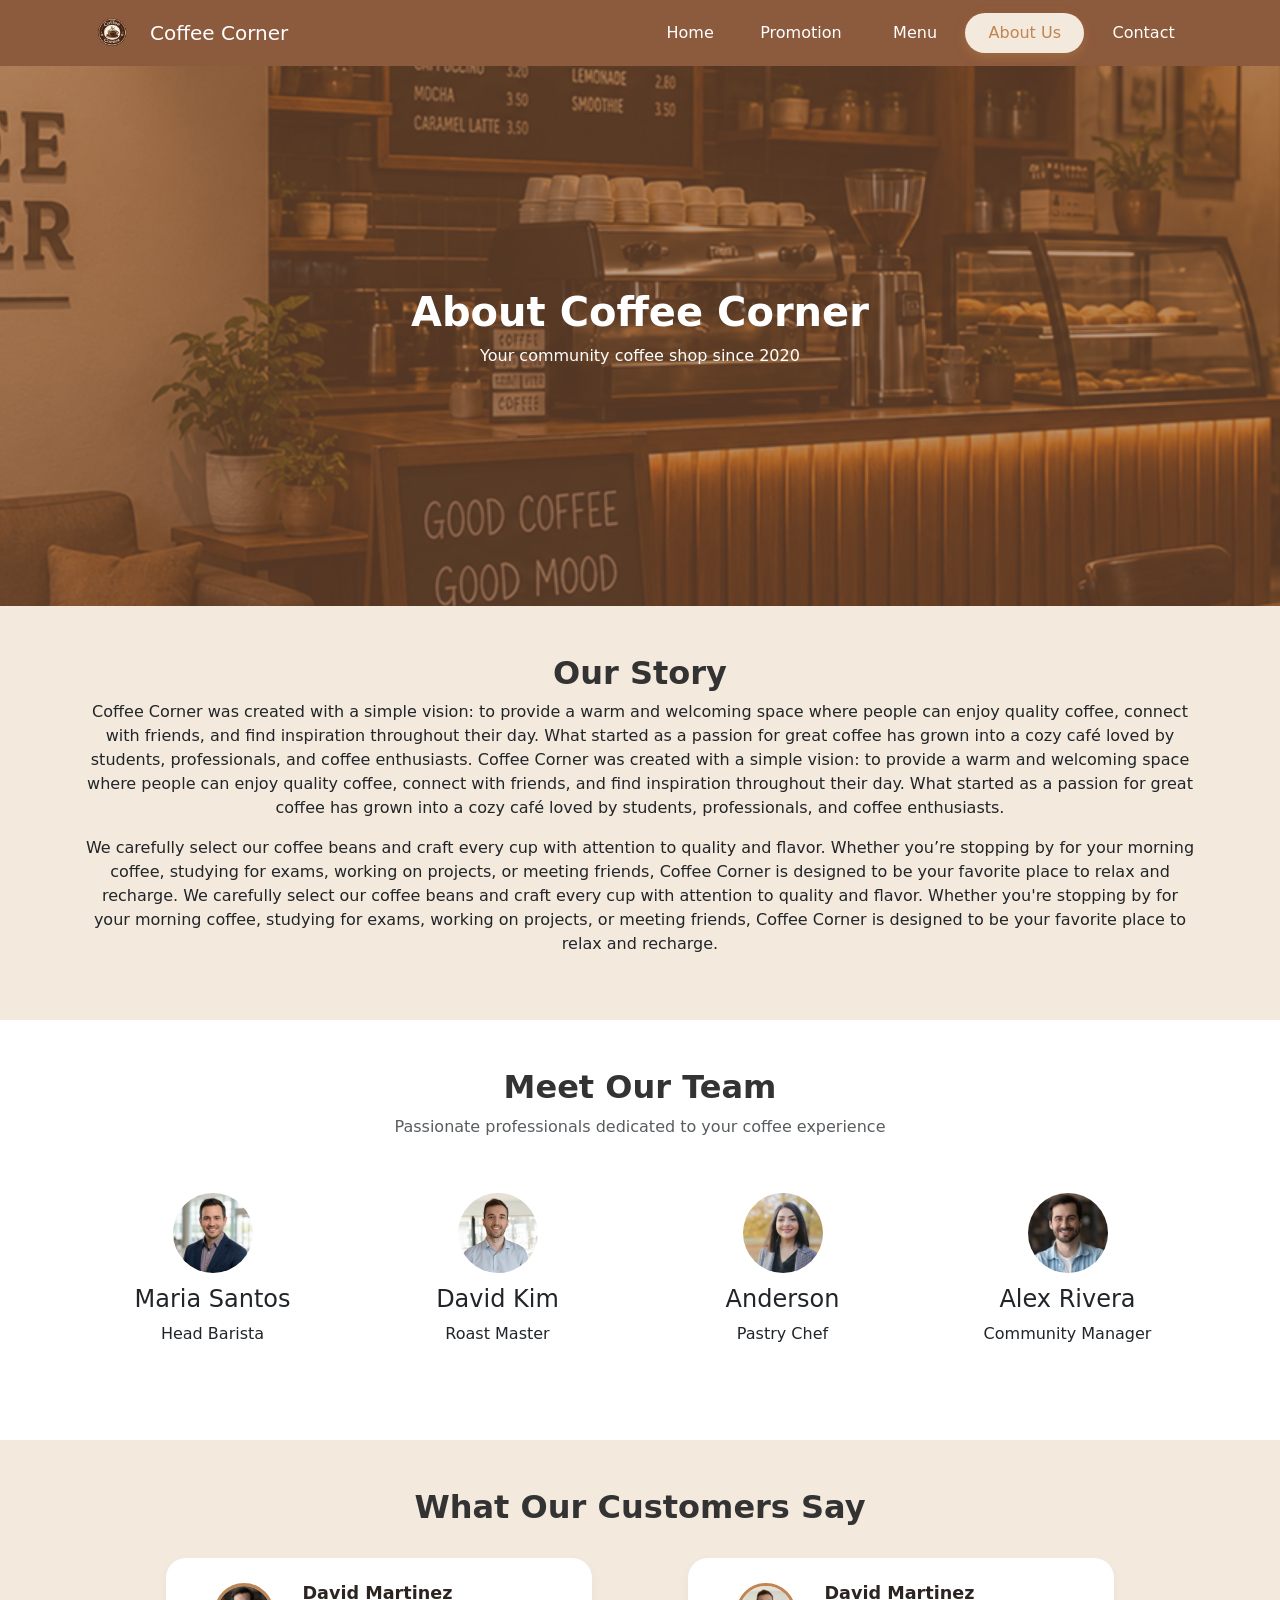
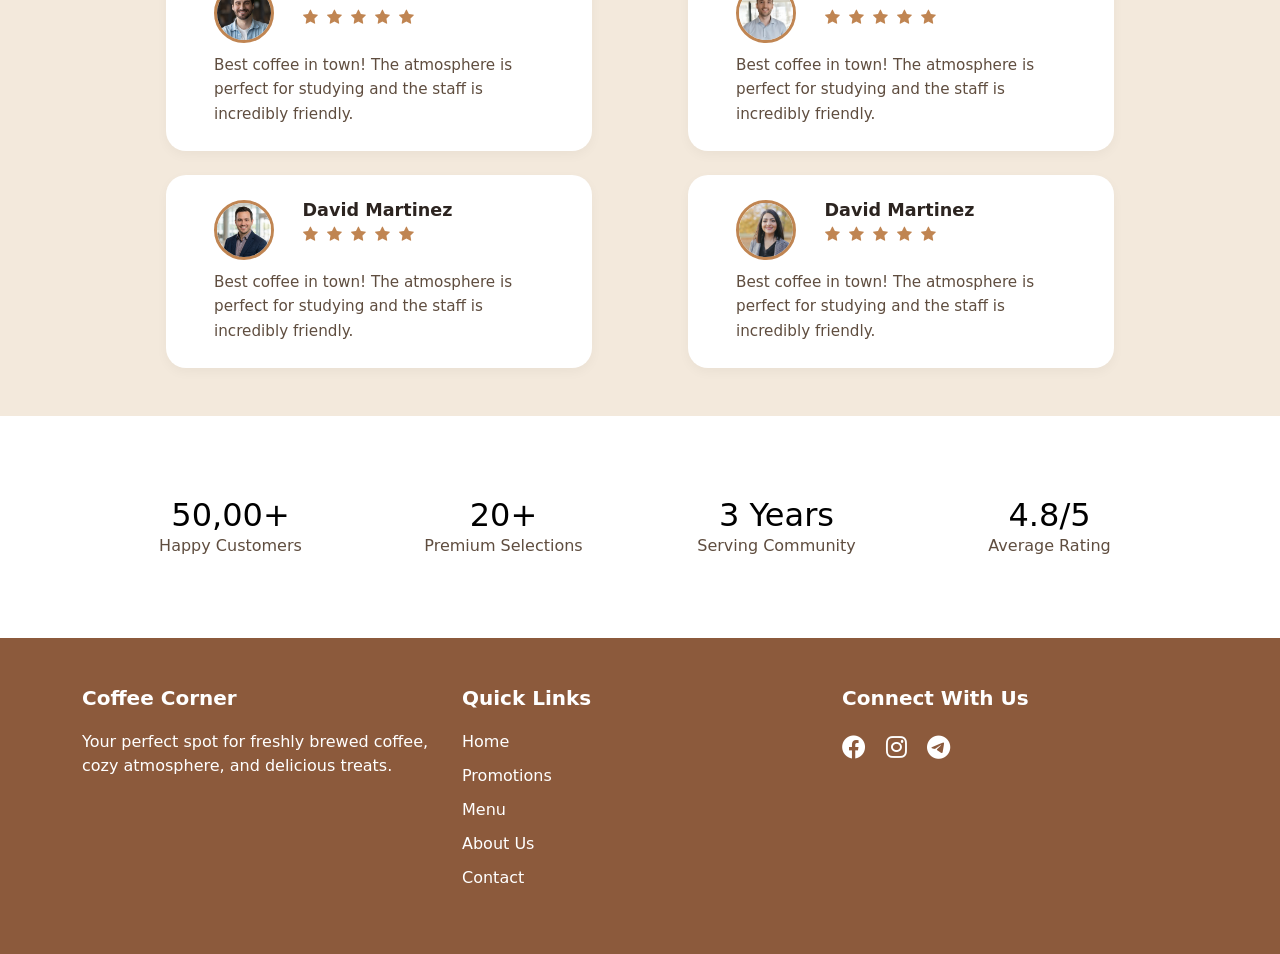
==== about.html @ 6a5301f6 "first commit" ====
<!DOCTYPE html>
<html lang="en">
<head>
    <meta charset="UTF-8">
    <meta name="viewport" content="width=device-width, initial-scale=1.0">
    <link rel="icon" href="image/cafelogo.png">
    <title>Coffee Corner</title>
    <link rel="stylesheet" href="css/style.css">
    <link href="https://cdn.jsdelivr.net/npm/bootstrap@5.3.3/dist/css/bootstrap.min.css" rel="stylesheet">
    <link href="https://fonts.googleapis.com/css2?family=Poppins:wght@300;400;600&display=swap" rel="stylesheet">
    <link rel="stylesheet" href="https://cdnjs.cloudflare.com/ajax/libs/font-awesome/6.0.0-beta3/css/all.min.css">
    <link rel="stylesheet" href="https://cdnjs.cloudflare.com/ajax/libs/font-awesome/4.7.0/css/font-awesome.min.css">
</head>
<body>

    <!-- Navbar -->
    <nav class="navbar navbar-expand-lg navbar-dark custom-navbar sticky-top">
        <div class="container">
            <a class="navbar-brand d-flex align-items-center" href="index.html">
                <img src="image/logo.png" alt="" width="60" height="40" class="me-2 rounded-circle">
                <span>Coffee Corner</span> 
            </a>

            <button class="navbar-toggler" type="button" data-bs-toggle="collapse" data-bs-target="#navbarNav">
            <span class="navbar-toggler-icon"></span>
            </button>

            <div class="collapse navbar-collapse" id="navbarNav">
                <ul class="navbar-nav ms-auto">
                    <li class="nav-item"><a class="nav-link" href="index.html">&nbsp&nbsp Home &nbsp&nbsp</a></li>
                    <li class="nav-item"><a class="nav-link" href="promotion.html">&nbsp&nbspPromotion &nbsp&nbsp</a></li>
                    <li class="nav-item"><a class="nav-link" href="menu.html">&nbsp&nbsp Menu &nbsp&nbsp</a></li>
                    <li class="nav-item"><a class="nav-link active" href="about.html">&nbsp&nbsp About Us &nbsp&nbsp</a></li>
                    <li class="nav-item"><a class="nav-link" href="contact.html">&nbsp&nbsp Contact &nbsp&nbsp</a></li>
                </ul>
            </div>
        </div>
    </nav>

    <!-- ====== ABOUT HERO ====== -->
    <section class="hero-section about-hero d-flex align-items-center">
        <div class="overlay"></div>
        <div class="container position-relative text-center text-white">
            <h1 class="fw-bold">About Coffee Corner</h1>
            <p class="">
                Your community coffee shop since 2020
            </p>
        </div>
    </section>

    <!-- ====== STORY SECTION ====== -->
    <section class="about-bg py-5">
        <div class="container">
            <div class="row align-items-center g-4">
                <div class="col">
                    <h2 class="section-title text-center">Our Story</h2>
                    <p class="text-center">
                        Coffee Corner was created with a simple vision: to provide a warm and welcoming space
                        where people can enjoy quality coffee, connect with friends, and find inspiration
                        throughout their day. What started as a passion for great coffee has grown into a cozy
                        café loved by students, professionals, and coffee enthusiasts. Coffee Corner was created with a simple vision: to provide a warm and welcoming space where 
                        people can enjoy quality coffee, connect with friends, and find inspiration throughout their day. 
                        What started as a passion for great coffee has grown into a cozy café loved by students,
                        professionals, and coffee enthusiasts.
                    </p>
                    <p class="text-center">
                        We carefully select our coffee beans and craft every cup with attention to quality and
                        flavor. Whether you’re stopping by for your morning coffee, studying for exams, working
                        on projects, or meeting friends, Coffee Corner is designed to be your favorite place to
                        relax and recharge. We carefully select our coffee beans and craft every cup with attention to quality and flavor. 
Whether you're stopping by for your morning coffee, studying for exams, working on projects, 
or meeting friends, Coffee Corner is designed to be your favorite place to relax and recharge.
                    </p>
                </div>
            </div>
        </div>
    </section>

    <!-- ====== TEAM SECTION ====== -->
    <section class="py-5" style="background: #ffffff;">
        <div class="container">
            <h2 class="section-title text-center">Meet Our Team</h2>
            <p class="text-center text-muted mb-4">Passionate professionals dedicated to your coffee experience</p>
            <div class="row g-4">
                <!-- Team member 1 -->
                <div class="col-sm-6 col-lg-3">
                    <div class="feature-card2 team-card">
                        <div class="team-avatar">
                            <img src="image/profile1.webp" alt="">
                        </div>
                        <h4>Maria Santos</h4>
                        <p class="role">Head Barista</p>
                    </div>
                </div>
                <!-- Team member 2 -->
                <div class="col-sm-6 col-lg-3">
                    <div class="feature-card2 team-card">
                        <div class="team-avatar"><img src="image/profile2.webp" alt=""></div>
                        <h4>David Kim</h4>
                        <p class="role">Roast Master</p>
                    </div>
                </div>
                <!-- Team member 3 -->
                <div class="col-sm-6 col-lg-3">
                    <div class="feature-card2 team-card">
                        <div class="team-avatar"><img src="image/profile3.jpg" alt=""></div>
                        <h4>Anderson</h4>
                        <p class="role">Pastry Chef</p>
                    </div>
                </div>
                <!-- Team member 4 -->
                <div class="col-sm-6 col-lg-3">
                    <div class="feature-card2 team-card">
                        <div class="team-avatar"><img src="image/profile4.jpg" alt=""></div>
                        <h4>Alex Rivera</h4>
                        <p class="role">Community Manager</p>
                    </div>
                </div>
            </div>
        </div>
    </section>


    <section class="about-bg py-5">
        <div class="container">
            <h2 class="section-title text-center">What Our Customers Say</h2>
            <div class="row g-4 mt-2 px-5">
                <div class="col-md-6 col-lg-6 px-lg-5">
                    <div class="testimonial-card px-lg-5">
                        <div class="row">
                            <div class="col-2 col-md-3 col-lg-4 col-xl-3 col-xxl-2">
                                <img src="image/profile4.jpg" alt="" class="say-card">
                            </div>
                            <div class="col-10 col-md-9 col-lg-8 col-xl-9 col-xxl-10">
                                <h5 class="customer-name">David Martinez</h5>
                                <div class="stars">
                                    <span class="fa fa-star"></span>
                                    <span class="fa fa-star"></span>
                                    <span class="fa fa-star"></span>
                                    <span class="fa fa-star"></span>
                                    <span class="fa fa-star"></span>
                                </div>
                            </div>
                        </div>
                        <p class="text-color">Best coffee in town! The atmosphere is perfect for studying and the staff is incredibly friendly.</p>
                    </div>
                </div>
           

                <div class="col-md-6 col-lg-6 px-lg-5">
                    <div class="testimonial-card px-lg-5">
                        <div class="row">
                            <div class="col-2 col-md-3 col-lg-4 col-xl-3 col-xxl-2">
                                <img src="image/profile2.webp" alt="" class="say-card">
                            </div>
                            <div class="col-10 col-md-9 col-lg-8 col-xl-9 col-xxl-10">
                                <h5 class="customer-name">David Martinez</h5>
                                <div class="stars">
                                    <span class="fa fa-star"></span>
                                    <span class="fa fa-star"></span>
                                    <span class="fa fa-star"></span>
                                    <span class="fa fa-star"></span>
                                    <span class="fa fa-star"></span>
                                </div>
                            </div>
                        </div>
                        <p class="text-color">Best coffee in town! The atmosphere is perfect for studying and the staff is incredibly friendly.</p>
                    </div>
                </div>
              

                <div class="col-md-6 col-lg-6 px-lg-5">
                    <div class="testimonial-card px-lg-5">
                        <div class="row">
                            <div class="col-2 col-md-3 col-lg-4 col-xl-3 col-xxl-2">
                                <img src="image/profile1.webp" alt="" class="say-card">
                            </div>
                            <div class="col-10 col-md-9 col-lg-8 col-xl-9 col-xxl-10">
                                <h5 class="customer-name">David Martinez</h5>
                                <div class="stars">
                                    <span class="fa fa-star"></span>
                                    <span class="fa fa-star"></span>
                                    <span class="fa fa-star"></span>
                                    <span class="fa fa-star"></span>
                                    <span class="fa fa-star"></span>
                                </div>
                            </div>
                        </div>
                        <p class="text-color">Best coffee in town! The atmosphere is perfect for studying and the staff is incredibly friendly.</p>
                    </div>
                </div>
         

                <div class="col-md-6 col-lg-6 px-lg-5">
                    <div class="testimonial-card px-lg-5">
                        <div class="row">
                            <div class="col-2 col-md-3 col-lg-4 col-xl-3 col-xxl-2">
                                <img src="image/profile3.jpg" alt="" class="say-card">
                            </div>
                            <div class="col-10 col-md-9 col-lg-8 col-xl-9 col-xxl-10">
                                <h5 class="customer-name">David Martinez</h5>
                                <div class="stars">
                                    <span class="fa fa-star"></span>
                                    <span class="fa fa-star"></span>
                                    <span class="fa fa-star"></span>
                                    <span class="fa fa-star"></span>
                                    <span class="fa fa-star"></span>
                                </div>
                            </div>
                        </div>
                        <p class="text-color">Best coffee in town! The atmosphere is perfect for studying and the staff is incredibly friendly.</p>
                    </div>
                </div>
            </div>
        </div>
    </section>

    
    <section class="py-5" style="background: #ffffff;">
        <div class="container">
            <div class="stats-grid row g-4 text-center">
                <div class="col-6 col-md-3">
                    <div class="stat-number">50,00+</div>
                    <div class="stat-label">Happy Customers</div>
                </div>
                <div class="col-6 col-md-3">
                    <div class="stat-number">20+</div>
                    <div class="stat-label">Premium Selections</div>
                </div>
                <div class="col-6 col-md-3">
                    <div class="stat-number">3 Years</div>
                    <div class="stat-label">Serving Community</div>
                </div>
                <div class="col-6 col-md-3">
                    <div class="stat-number">4.8/5</div>
                    <div class="stat-label">Average Rating</div>
                </div>
            </div>
        </div>
    </section>








 <!-- Footer Section -->
    <footer class="footer py-5 text-white">
        <div class="container">
            <div class="row g-4">
                <div class="col-md-4">
                    <h5>Coffee Corner</h5>
                    <p>Your perfect spot for freshly brewed coffee, cozy atmosphere, and delicious treats.</p>
                </div>
                <div class="col-md-4">
                    <h5>Quick Links</h5>
                    <ul class="list-unstyled footer-links">
                        <li><a href="index.html">Home</a></li>
                        <li><a href="promotion.html">Promotions</a></li>
                        <li><a href="menu.html">Menu</a></li>
                        <li><a href="about.html">About Us</a></li>
                        <li><a href="contact.html">Contact</a></li>
                    </ul>
                </div>
                <div class="col-md-4">
                    <h5>Connect With Us</h5>
                    <div class="social-icons">
                        <a href="#"><i class="fab fa-facebook"></i></a>
                        <a href="#"><i class="fab fa-instagram"></i></a>
                        <a href="#"><i class="fab fa-telegram"></i></a>
                    </div>
                </div>
            </div>
        </div>
    </footer>


    
    <script src="js/script.js"></script>
    <script src="https://cdn.jsdelivr.net/npm/bootstrap@5.3.3/dist/js/bootstrap.bundle.min.js"></script>
</body>
</html>
---- css/style.css ----
body {
    font-family: 'Poppins', sans-serif;
    background-color: #FAF7F2;
}

/* ============= Custom Navbar Colors =============== */
.custom-navbar {
    background-color: #8C5A3C !important;
    padding: 15px;
}

.custom-navbar .nav-link {
    color: #FFFFFF !important;
    font-weight: 500;
    padding: 8px 20px;
    border-radius: 50px;
    transition: all 0.3s ease;
    margin-left: 5px;
}

.custom-navbar .nav-link:hover {
    color: #C08552 !important;
    background: rgba(255, 255, 255, 0.1);
}

/* ===== ACTIVE LINK – Button/Pill Style ===== */
.custom-navbar .nav-link.active {
    color: #C08552 !important;
    background-color: #F3E9DC !important;
    border-radius: 50px;
    padding: 8px 20px;
    box-shadow: 0 4px 12px rgba(192, 133, 82, 0.4);
}

.custom-navbar .nav-link.active:hover {
    color: #FFFFFF !important;
    background-color: #A56D42 !important;
}

.menu-card {
    background-color: #B3977E !important;
}

/* ===== EXTRA SPACING ON DESKTOP ===== */
/* ============= Hero =============== */
.hero-section {
    height: 80vh;
    background: url('../image/hero.png') no-repeat center center/cover;
    position: relative;
}

.overlay {
    position: absolute;
    top: 0;
    left: 0;
    width: 100%;
    height: 100%;
    background-color: rgba(0, 0, 0, 0.5); /* Dark overlay */
}

.hero-buttons{
    margin-top: 30px;
    display: flex;
    justify-content: center;
    gap: 25px;
}
.btn-menu{
    background-color:#C08552;
    color: white;
    text-decoration: none;
    padding: 10px 35px;
    border-radius: 50px;
    font-size: 18px;
    transition: 0.3s;
}
.btn-menu:hover{
    background-color: #A56D42;
    color: white;
}
.btn-reserve{
    background-color: white;
    color: #C08552;
    text-decoration: none;
    padding: 10px 35px;
    border-radius: 50px;
    font-size: 18px;
    display: flex;
    align-items: center;
    gap: 15px;
    transition: 0.3s;
}
.btn-reserve i{
    font-size: 22px;
}
.btn-reserve:hover{
    background-color:  #C08552;
    color: white;
}

/* ================ Features Section ===================== */
.feature-card {
    background: #F3E9DC;
    border-radius: 20px;
    padding: 30px 20px;
    display: flex;
    flex-direction: column;
    align-items: center;
    justify-content: center;
    transition: 0.3s;
    height: 100%;
}

.feature-card2 {
    background: #ffffff;
    border-radius: 20px;
    padding: 30px 20px;
    display: flex;
    flex-direction: column;
    align-items: center;
    justify-content: center;
    transition: 0.3s;
    height: 100%;
}


.feature-card:hover {
    transform: translateY(-5px);
}

.icon-circle {
    width: 60px;
    height: 60px;
    background: #C08552;
    color: white;
    border-radius: 50%;
    display: flex;
    justify-content: center;
    align-items: center;
    font-size: 24px;
}

.feature-card h4 {
    color: black;
    font-weight: 600;
    margin-bottom: 10px;
}

.feature-card p {
    color: #7C7676;
    font-size: 14px;
    margin-bottom: 20px;
}

/* Custom button */
.feature-btn {
    display: inline-block;
    background: #C08552;
    color: white;
    text-decoration: none;
    padding: 10px 25px;
    border-radius: 30px;
    font-weight: 500;
    transition: 0.3s;
}

.feature-btn:hover {
    background: #A56D42;
    color: white;
}


/* ============================= Special Promotions Section ======================= */

.section-title {
    font-weight: bold;
    color: #333;
}

.promo-card {
    background-color: white;
    border-radius: 15px;
    overflow: hidden;
    box-shadow: 0 4px 10px rgba(0,0,0,0.05);
    height: 100%;
}

.promo-img-wrapper {
    position: relative;
    height: 200px;
    overflow: hidden;
}

.promo-img-wrapper img {
    width: 100%;
    height: 100%;
    object-fit: cover;
}

.badge-promo {
    position: absolute;
    top: 10px;
    right: 10px;
    background-color: #B3977E;
    color: white;
    padding: 5px 10px;
    border-radius: 5px;
    font-size: 0.8rem;
}

.badge-promo2 {
    position: absolute;
    top: 10px;
    right: 10px;
    background-color: #FFC107;
    color: black;
    padding: 5px 10px;
    border-radius: 30px;
    font-size: 0.8rem;
    font-weight: 500
}

/* ======================= Footer ============================ */
.footer {
    background-color: #8C5A3C;
}

.footer h5 {
    font-weight: bold;
    margin-bottom: 20px;
}

.footer-links li {
    margin-bottom: 10px;
}

.footer-links a {
    color: white;
    text-decoration: none;
    transition: color 0.3s;
}

.footer-links a:hover {
    color: #C08552;
}

.social-icons a {
    color: white;
    font-size: 24px;
    margin-right: 15px;
    transition: color 0.3s;
}

.social-icons a:hover {
    color: #C08552;
}

/* Responsive Adjustments */
@media (max-width: 768px) {
    .hero-section {
        height: 60vh;
    }
    
    .display-3 {
        font-size: 1.6rem;
    }
}


/* web page : Promotion ======================================================================= */
.promotion-section {
    background-color: #F3E9DC;
}
.promo-hero-section {
    height: 50vh;
    background: url('../image/promohero.jpg') no-repeat center center/cover;
    position: relative;
}

.promo-hero-section .overlay {
    background-color: rgba(139, 90, 60, 0.6); 
}

.promo-card p{
    color: #7C7676;
    font-size: 14px;
    margin-bottom: 20px;
}


/* web page : Menu ======================================================================= */
.menu-hero-section {
    height: 50vh;
    background: url('../image/menuhero.jpg') no-repeat center center/cover;
    position: relative;
}

.promo-hero-section .overlay {
    background-color: rgba(139, 90, 60, 0.6); 
}

/* <!-- button select menu --> */
.outline-buttons{
    background-color: #F3E9DC;
    border-radius: 50px;
    padding: 10px;
    max-width: 700px;
    width: 100%;
}

.btn-outline{
    flex: 1;
    border: none;
    background: transparent;
    color: #222;
    font-size: 19px;
    padding: 10px 20px;
    font-weight: 600;
    transition: 0.3s;
}

.btn-outline.active{
    background-color: #C08552;
    color: white;
    border-radius: 80px;
}

.tab-section {
    display: none;
    padding: 20px;
    border: 1px solid #ccc;
    border-radius: 4px;
}

.tab-section.active {
    display: block;
}

/* ===== About‑page‑specific tweaks ===== */
.about-hero {
    height: 60vh;
    background: url('../image/about_bg_img.png') no-repeat center center/cover;
    position: relative;
}

.about-hero .overlay {
    background-color: rgba(139, 90, 60, 0.6);
}

.about-bg{
    background-color: #F3E9DC;
}

.team-avatar {
    width: 80px;
    height: 80px;
    border-radius: 50%;
    background: #C08552;
    color: white;
    display: flex;
    align-items: center;
    justify-content: center;
    font-size: 28px;
    font-weight: 600;
    margin-bottom: 12px;
    overflow: hidden;           /* ensures image stays inside circle */
    flex-shrink: 0;             /* prevents shrinking in flex layouts */
}

.team-avatar img {
    width: 100%;
    height: 100%;
    object-fit: cover;          /* crops image to fill circle cleanly */
    display: block;
}

/* fallback text initials when no image is used */
.team-avatar .initials {
    font-size: 28px;
    font-weight: 600;
    color: white;
}

.testimonial-card blockquote {
    font-style: italic;
    color: #3d322b;
    font-weight: 300;
    line-height: 1.6;
    margin-bottom: 0;
}
.testimonial-card .customer {
    font-weight: 600;
    color: #8C5A3C;
    margin-top: 8px;
}

/* card page about */

.testimonial-card {
    background: white;
    border-radius: 20px;
    padding: 25px 20px;
    box-shadow: 0 4px 12px rgba(0, 0, 0, 0.04);
    transition: 0.25s;
    height: 100%;
}

.testimonial-card:hover {
    transform: translateY(-5px);
    box-shadow: 0 8px 25px rgba(0, 0, 0, 0.08);
}

.testimonial-card .customer-name {
    font-weight: 700;
    font-size: 1.1rem;
    color: #2c2420;
    margin-bottom: 2px;
}

.testimonial-card .stars {
    color: #C08552;
    font-size: 1rem;
    letter-spacing: 2px;
}

.stat-number {
    font-size: 2rem;
    font-weight: 500;
    color: #000000;
    line-height: 1.2;
}

.stat-label {
    color: #5f4d3f;
    font-size: 1rem;
    font-weight: 400;
}

.stats-grid {
    background: #ffffff;
    border-radius: 1.5rem;
    padding: 2rem 1.5rem;
}

@media (max-width: 576px) {
    .stat-number {
        font-size: 2rem;
    }
}

/* ===== Contact‑page specific ===== */
.contact-hero {
    height: 50vh;
    background: url('../image/contactus.png') no-repeat center center/cover;
    position: relative;
}

.contact-hero .overlay {
    background-color: rgba(0, 0, 0, 0.3);
}

.contact-info-card {
    background: white;
    border-radius: 20px;
    padding: 30px 25px;
    height: 100%;
    box-shadow: 0 4px 12px rgba(0, 0, 0, 0.04);
    transition: 0.3s;
    text-align: center;
}

.contact-info-card:hover {
    transform: translateY(-5px);
}

.contact-icon-lg {
    width: 70px;
    height: 70px;
    background: #C08552;
    color: white;
    border-radius: 50%;
    display: flex;
    align-items: center;
    justify-content: center;
    font-size: 28px;
    margin: 0 auto 15px auto;
}

.contact-info-card h5 {
    font-weight: 600;
    color: #2c2420;
}

.contact-info-card p {
    color: #5f4d3f;
    margin-bottom: 0;
}

.hours-card {
    background: white;
    border-radius: 20px;
    padding: 30px 25px;
    height: 100%;
    box-shadow: 0 4px 12px rgba(0, 0, 0, 0.04);
}

.hours-card h4 {
    font-weight: 600;
    color: #2c2420;
    margin-bottom: 20px;
    text-align: center;
}

.hours-list {
    list-style: none;
    padding: 0;
    margin: 0;
}

.hours-list li {
    display: flex;
    justify-content: space-between;
    padding: 12px 0;
    border-bottom: 1px solid #f0ebe5;
}

.hours-list li:last-child {
    border-bottom: none;
}

.hours-list .day {
    font-weight: 500;
    color: #2c2420;
}

.hours-list .time {
    color: #8C5A3C;
    font-weight: 500;
}

.street-grid .street-item {
    background: #F3E9DC;
    padding: 14px 18px;
    border-radius: 50px;
    text-align: center;
    font-weight: 500;
    color: #4a3a30;
    transition: 0.3s;
}

.street-grid .street-item:hover {
    background: #C08552;
    color: white;
    transform: translateY(-3px);
}

.map-placeholder {
    background: #e8ddd0;
    border-radius: 20px;
    height: 350px;
    display: flex;
    align-items: center;
    justify-content: center;
    color: #8C5A3C;
    font-size: 1.2rem;
    font-weight: 500;
    overflow: hidden;
}

.map-placeholder iframe {
    width: 100%;
    height: 100%;
    border: 0;
}

.contact-icon-sm {
    width: 40px;
    height: 40px;
    color: #000000;
    border-radius: 50%;
    display: flex;
    align-items: center;
    justify-content: center;
    font-size: 25px;
    flex-shrink: 0;
    margin-top: 2px;
}

.open-bg{
    background-color: #C08552;
    padding: 10px;
    border-radius: 20px;
}

.contact-bg{
    background-color: #ffffff;
    padding: 10px;
    border-radius: 20px;
}

/* ===== Testimonials – with profile images ===== */
.say-card {
    width: 60px;
    height: 60px;
    border-radius: 50%;
    object-fit: cover;
    border: 3px solid #C08552;
    display: block;
}

.text-color {
    color: #5f4d3f;
    font-size: 0.95rem;
    line-height: 1.6;
    margin-top: 10px;
    margin-bottom: 0;
}

/* ===== Welcome Section ===== */
.welcome-section {
    background: white;
    padding: 80px 0;
    position: relative;
    overflow: hidden;
}

/* Decorative top border */
.welcome-section::before {
    content: '';
    position: absolute;
    top: 0;
    left: 0;
    right: 0;
    height: 4px;
    background: white;
}

/* ===== Left Content ===== */
.welcome-content {
    padding-right: 20px;
}

.welcome-title {
    font-family: 'Playfair Display', serif;
    font-size: clamp(1.6rem, 1.8vw, 1.6rem);
    font-weight: 700;
    color: #8C5A3C;
    margin-bottom: 1.5rem;
    position: relative;
    display: inline-block;
}

.welcome-title::after {
    content: '';
    position: absolute;
    bottom: -8px;
    left: 0;
    width: 60px;
    height: 3px;
    background: #C08552;
    border-radius: 2px;
}

.welcome-text {
    font-size: clamp(1rem, 1.1vw, 1.1rem);
    line-height: 1.8;
    color: #4d3e34;
    margin-bottom: 1.2rem;
}

.welcome-text:last-of-type {
    margin-bottom: 2rem;
}

/* ===== Brand Info ===== */
.brand-info {
    margin-bottom: 20px;
    padding-top: 10px;
}

.brand-name {
    font-family: 'Playfair Display', serif;
    font-size: clamp(1.6rem, 2.8vw, 2.5rem);
    font-weight: 700;
    color: #2c2420;
    letter-spacing: 6px;
    margin-bottom: 0;
}

.brand-est {
    font-size: 0.95rem;
    color: #8C5A3C;
    font-weight: 500;
    letter-spacing: 4px;
    margin-top: 2px;
}

/* ===== Tagline ===== */
.tagline-wrapper {
    display: flex;
    align-items: center;
    flex-wrap: wrap;
    gap: 12px 20px;
    padding: 15px 0 5px 0;
}

.tagline {
    font-family: 'Playfair Display', serif;
    font-size: clamp(1.1rem, 1.8vw, 1.6rem);
    font-weight: 700;
    color: #8C5A3C;
    letter-spacing: 2px;
    text-transform: uppercase;
}

.tagline-dot {
    color: #C08552;
    font-size: 1.2rem;
    font-weight: 700;
}

/* ===== Right Image ===== */
.welcome-image-wrapper {
    position: relative;
    padding: 10px;
}

.welcome-image {
    width: 100%;
    height: auto;
    max-height: 500px;
    object-fit: cover;
    border: 4px solid white;
    box-shadow: 0 20px 50px rgba(44, 36, 32, 0.15);
    transition: transform 0.4s ease, box-shadow 0.4s ease;
}

.welcome-image:hover {
    transform: scale(1.02);
    box-shadow: 0 30px 60px rgba(44, 36, 32, 0.2);
}

/* Decorative accent behind image */
.image-accent {
    position: absolute;
    bottom: -10px;
    right: -10px;
    width: 80px;
    height: 80px;
    background: #C08552;
    border-radius: 20px;
    z-index: -1;
    opacity: 0.3;
}

/* ===== Why Choose Coffee Corner ===== */
.choose-card {
    background: #C08552;
    border-radius: 20px;
    padding: 18px 25px;
    display: flex;
    align-items: center;
    gap: 18px;
    transition: 0.3s;
    height: 100%;
    min-height: 70px;
}

.choose-card:hover {
    transform: translateY(-5px);
    box-shadow: 0 8px 20px rgba(0, 0, 0, 0.06);
}

.choose-icon {
    width: 50px;
    height: 50px;
    background: #C08552;
    color: white;
    border-radius: 50%;
    display: flex;
    justify-content: center;
    align-items: center;
    font-size: 20px;
    flex-shrink: 0;
}

.choose-text {
    font-size: 1.05rem;
    font-weight: 600;
    color: white;
}

/* ===== Contact Form ===== */
.contact-form-wrapper {
    background: white;
    padding: 30px 25px;
    border-radius: 20px;
    box-shadow: 0 4px 12px rgba(0, 0, 0, 0.04);
}

.contact-form-wrapper .form-control {
    border: 1px solid #e8ddd0;
    border-radius: 12px;
    padding: 12px 18px;
    font-size: 1rem;
    transition: border-color 0.3s;
}

.contact-form-wrapper .form-control:focus {
    border-color: #C08552;
    box-shadow: 0 0 0 0.2rem rgba(192, 133, 82, 0.2);
}

.contact-form-wrapper .form-control::placeholder {
    color: #b8a89b;
    font-weight: 300;
}

.btn-submit {
    background-color: #C08552;
    color: white;
    align-self: center;
    width: 30%;
    border: none;
    padding: 14px;
    border-radius: 12px;
    font-weight: 600;
    font-size: 1.1rem;
    transition: background-color 0.3s, transform 0.2s;
}

.btn-submit:hover {
    background-color: #A56D42;
    transform: translateY(-2px);
}

/* ===== Contact Info & Hours (right column) ===== */
.contact-info-block{
    background: white;
    padding: 30px 25px;
    border-radius: 20px;
    box-shadow: 0 4px 12px rgba(0, 0, 0, 0.04);
}
.opening-hours-block {
    background: #C08552;
    padding: 30px 25px;
    border-radius: 20px;
    box-shadow: 0 4px 12px rgba(0, 0, 0, 0.04);
}



/* Reuse existing contact-icon-sm, already defined */


/* ===== Responsive tweaks ===== */
@media (max-width: 991.98px) {
    .contact-form-wrapper,
    .contact-info-block,
    .opening-hours-block {
        padding: 25px 20px;
    }

    .contact-info-block {
        margin-bottom: 25px;
    }
}

@media (max-width: 576px) {
    .contact-form-wrapper,
    .contact-info-block,
    .opening-hours-block {
        padding: 20px 16px;
    }

    .btn-submit {
        font-size: 1rem;
        padding: 12px;
    }
}

/* ===== Responsive ===== */
@media (max-width: 991.98px) {
    .choose-card {
        padding: 16px 22px;
        min-height: 65px;
    }
    
    .choose-icon {
        width: 46px;
        height: 46px;
        font-size: 18px;
    }
    
    .choose-text {
        font-size: 1rem;
    }
}

@media (max-width: 768px) {
    .choose-card {
        padding: 15px 20px;
        min-height: 60px;
        gap: 16px;
    }
    
    .choose-icon {
        width: 42px;
        height: 42px;
        font-size: 17px;
    }
    
    .choose-text {
        font-size: 0.95rem;
    }
}

@media (max-width: 480px) {
    .choose-card {
        padding: 12px 16px;
        min-height: 55px;
        gap: 14px;
    }
    
    .choose-icon {
        width: 38px;
        height: 38px;
        font-size: 15px;
    }
    
    .choose-text {
        font-size: 0.9rem;
    }
}

/* ===== Responsive ===== */
@media (max-width: 991.98px) {
    .welcome-section {
        padding: 60px 0;
    }

    .welcome-content {
        padding-right: 0;
        text-align: center;
    }

    .welcome-title::after {
        left: 50%;
        transform: translateX(-50%);
    }

    .tagline-wrapper {
        justify-content: center;
    }

    .brand-info {
        text-align: center;
    }

    .image-accent {
        display: none;
    }
}

@media (max-width: 768px) {
    .welcome-section {
        padding: 50px 0;
    }

    .welcome-title {
        font-size: clamp(1.8rem, 5vw, 2.5rem);
    }

    .brand-name {
        letter-spacing: 4px;
    }

    .tagline-wrapper {
        gap: 8px 14px;
    }

    .tagline-dot {
        font-size: 1rem;
    }
}

@media (max-width: 480px) {
    .welcome-section {
        padding: 40px 0;
    }

    .welcome-title::after {
        width: 40px;
    }

    .brand-name {
        letter-spacing: 2px;
        font-size: 1.4rem;
    }

    .brand-est {
        letter-spacing: 2px;
        font-size: 0.8rem;
    }

    .tagline-wrapper {
        flex-direction: column;
        gap: 4px;
    }

    .tagline-dot {
        display: none;
    }

    .welcome-image {
        max-height: 300px;
    }
}

/* ===== Responsive adjustments ===== */
@media (max-width: 991.98px) {
    .testimonial-card {
        padding: 20px 16px;
    }
    
    .say-card {
        width: 50px;
        height: 50px;
    }
    
    .testimonial-card .customer-name {
        font-size: 1rem;
    }
    
    .text-color {
        font-size: 0.9rem;
    }
}

@media (max-width: 767.98px) {
    .testimonial-card {
        padding: 18px 14px;
    }
    
    .say-card {
        width: 45px;
        height: 45px;
    }
    
    .testimonial-card .customer-name {
        font-size: 0.95rem;
    }
    
    .text-color {
        font-size: 0.85rem;
    }
}

@media (max-width: 575.98px) {
    .testimonial-card {
        padding: 16px 12px;
    }
    
    .say-card {
        width: 40px;
        height: 40px;
        border-width: 2px;
    }
    
    .testimonial-card .customer-name {
        font-size: 0.9rem;
    }
    
    .testimonial-card .stars {
        font-size: 0.85rem;
    }
    
    .text-color {
        font-size: 0.82rem;
    }
}
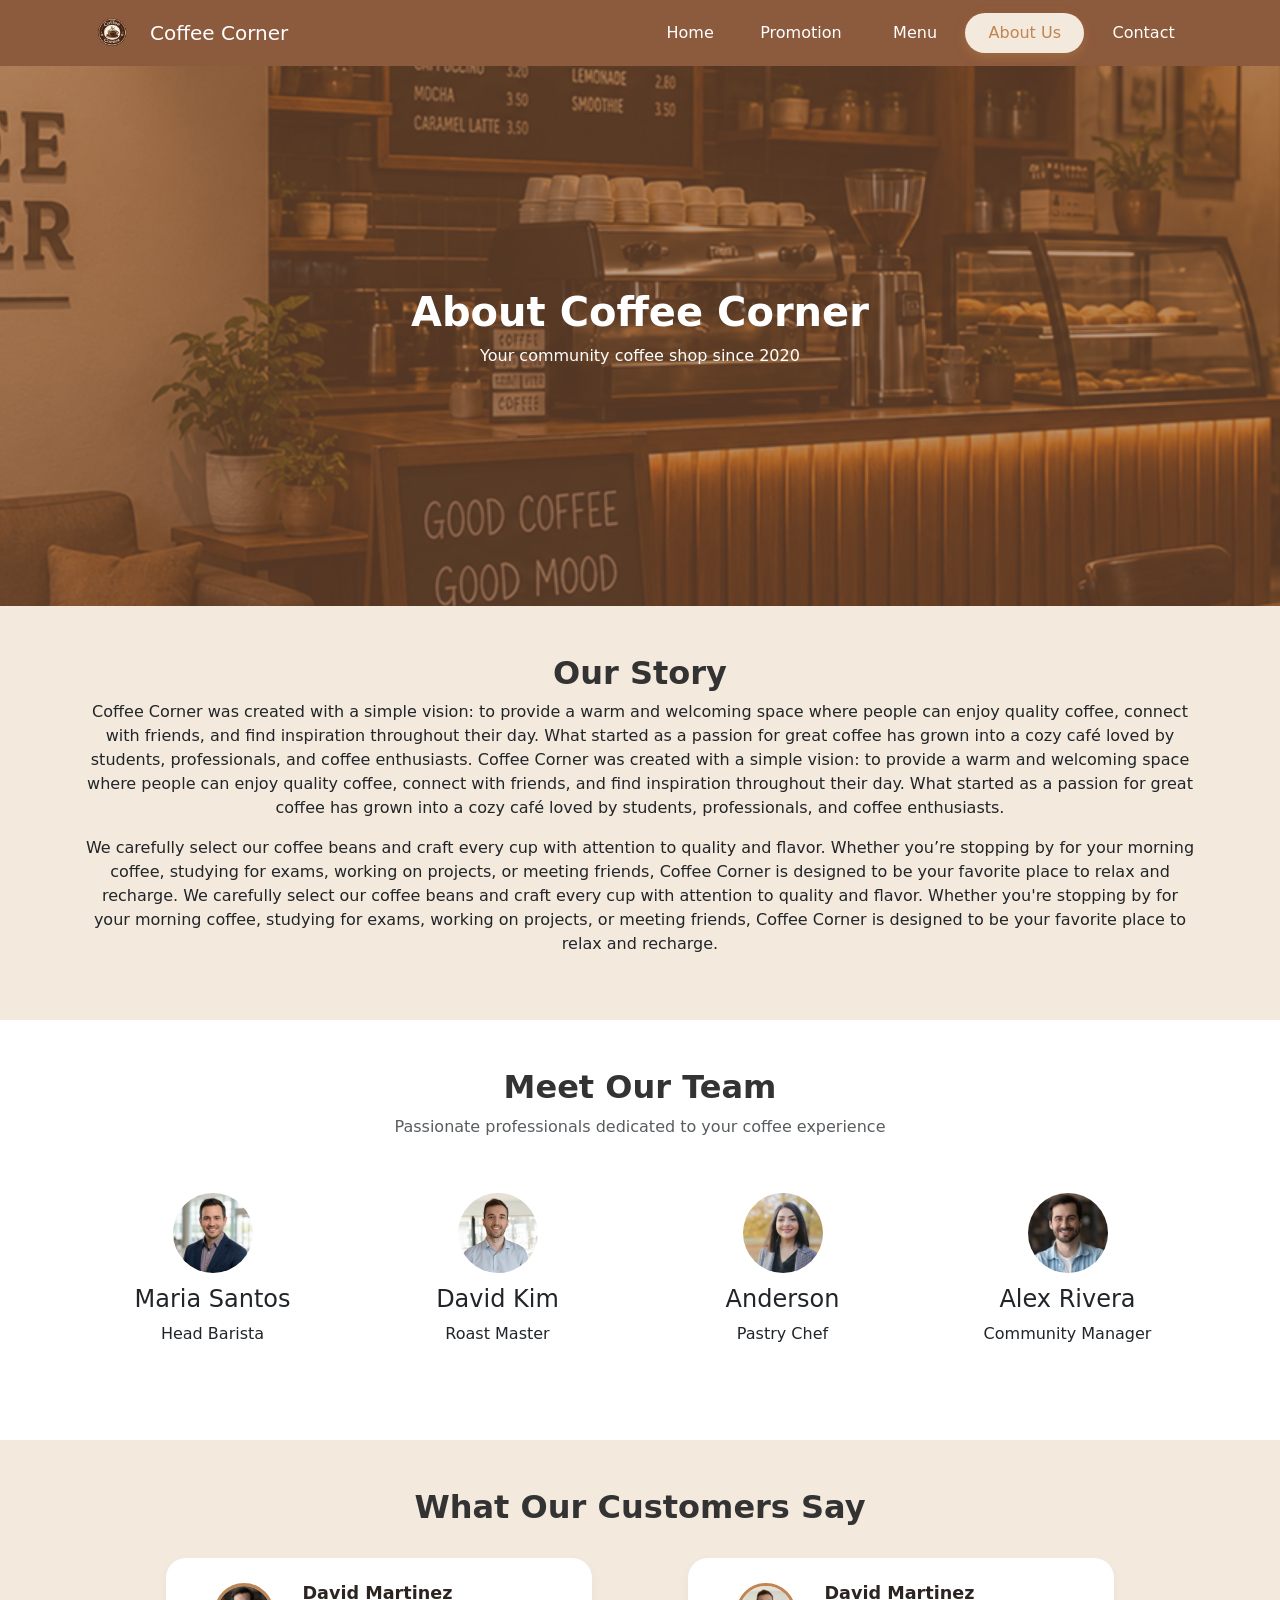
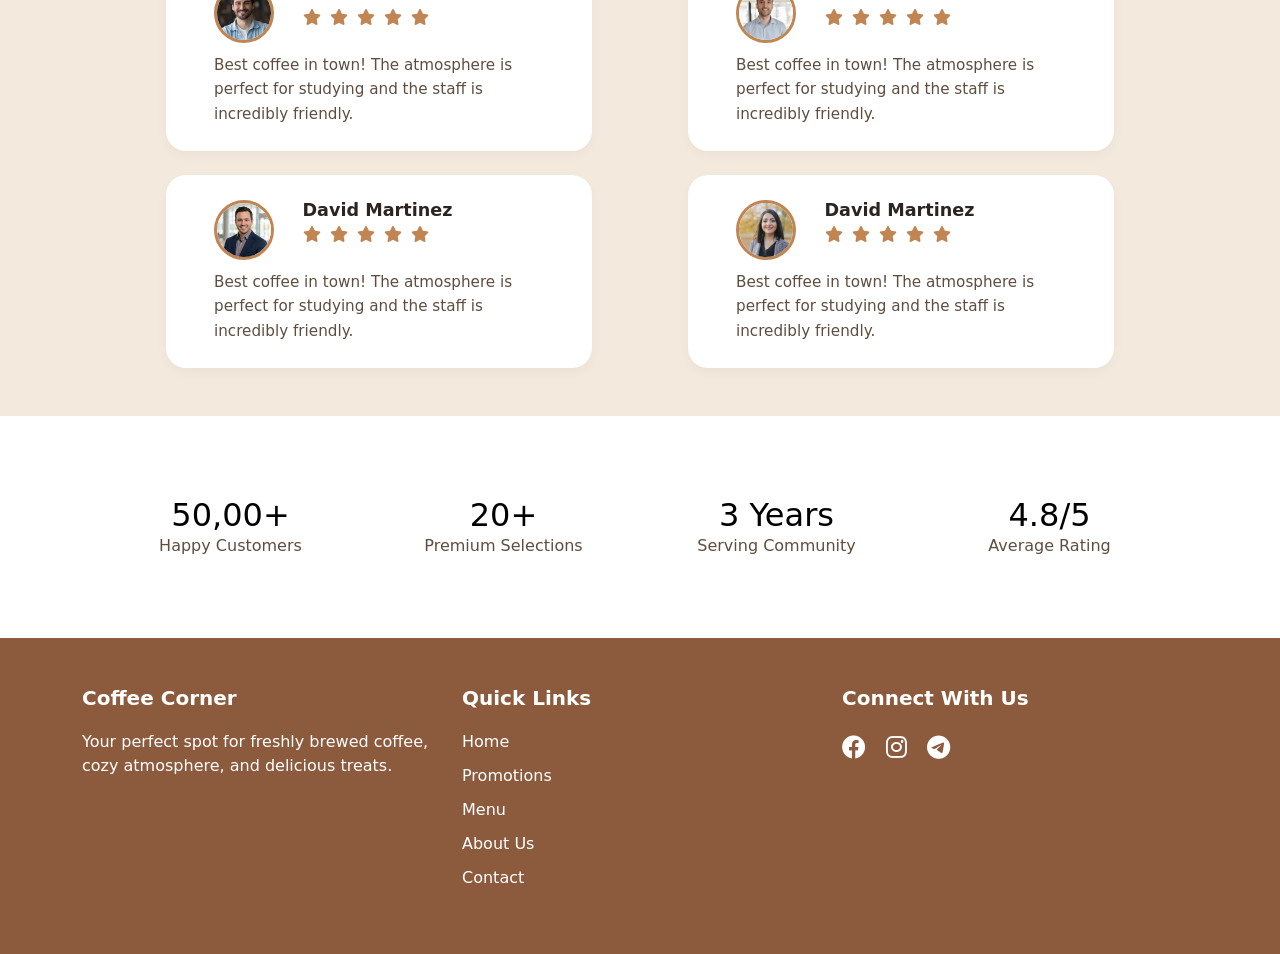
==== commit 0854ac5b: "Add seo" ====
--- a/about.html
+++ b/about.html
@@ -4,12 +4,15 @@
     <meta charset="UTF-8">
     <meta name="viewport" content="width=device-width, initial-scale=1.0">
     <link rel="icon" href="image/cafelogo.png">
-    <title>Coffee Corner</title>
+    <title>Coffee Corner | Cozy Cafe & Fresh Coffee</title>
+    <meta name="title" content="Coffee Corner | Cozy Cafe & Fresh Coffee">
+    <meta name="description" content="Coffee Corner is a cozy coffee shop where customers can explore our menu, discover special promotions, read about our cafe, and find our location and contact information.">
+    <meta name="keywords" content="Coffee Corner, coffee shop, cafe, coffee, espresso, latte, cappuccino, drinks, promotion, menu, Cambodia">
+    <meta name="author" content="Neb Mady">
     <link rel="stylesheet" href="css/style.css">
     <link href="https://cdn.jsdelivr.net/npm/bootstrap@5.3.3/dist/css/bootstrap.min.css" rel="stylesheet">
     <link href="https://fonts.googleapis.com/css2?family=Poppins:wght@300;400;600&display=swap" rel="stylesheet">
     <link rel="stylesheet" href="https://cdnjs.cloudflare.com/ajax/libs/font-awesome/6.0.0-beta3/css/all.min.css">
-    <link rel="stylesheet" href="https://cdnjs.cloudflare.com/ajax/libs/font-awesome/4.7.0/css/font-awesome.min.css">
 </head>
 <body>
 
@@ -215,7 +218,7 @@
         </div>
     </section>
 
-    
+
     <section class="py-5" style="background: #ffffff;">
         <div class="container">
             <div class="stats-grid row g-4 text-center">
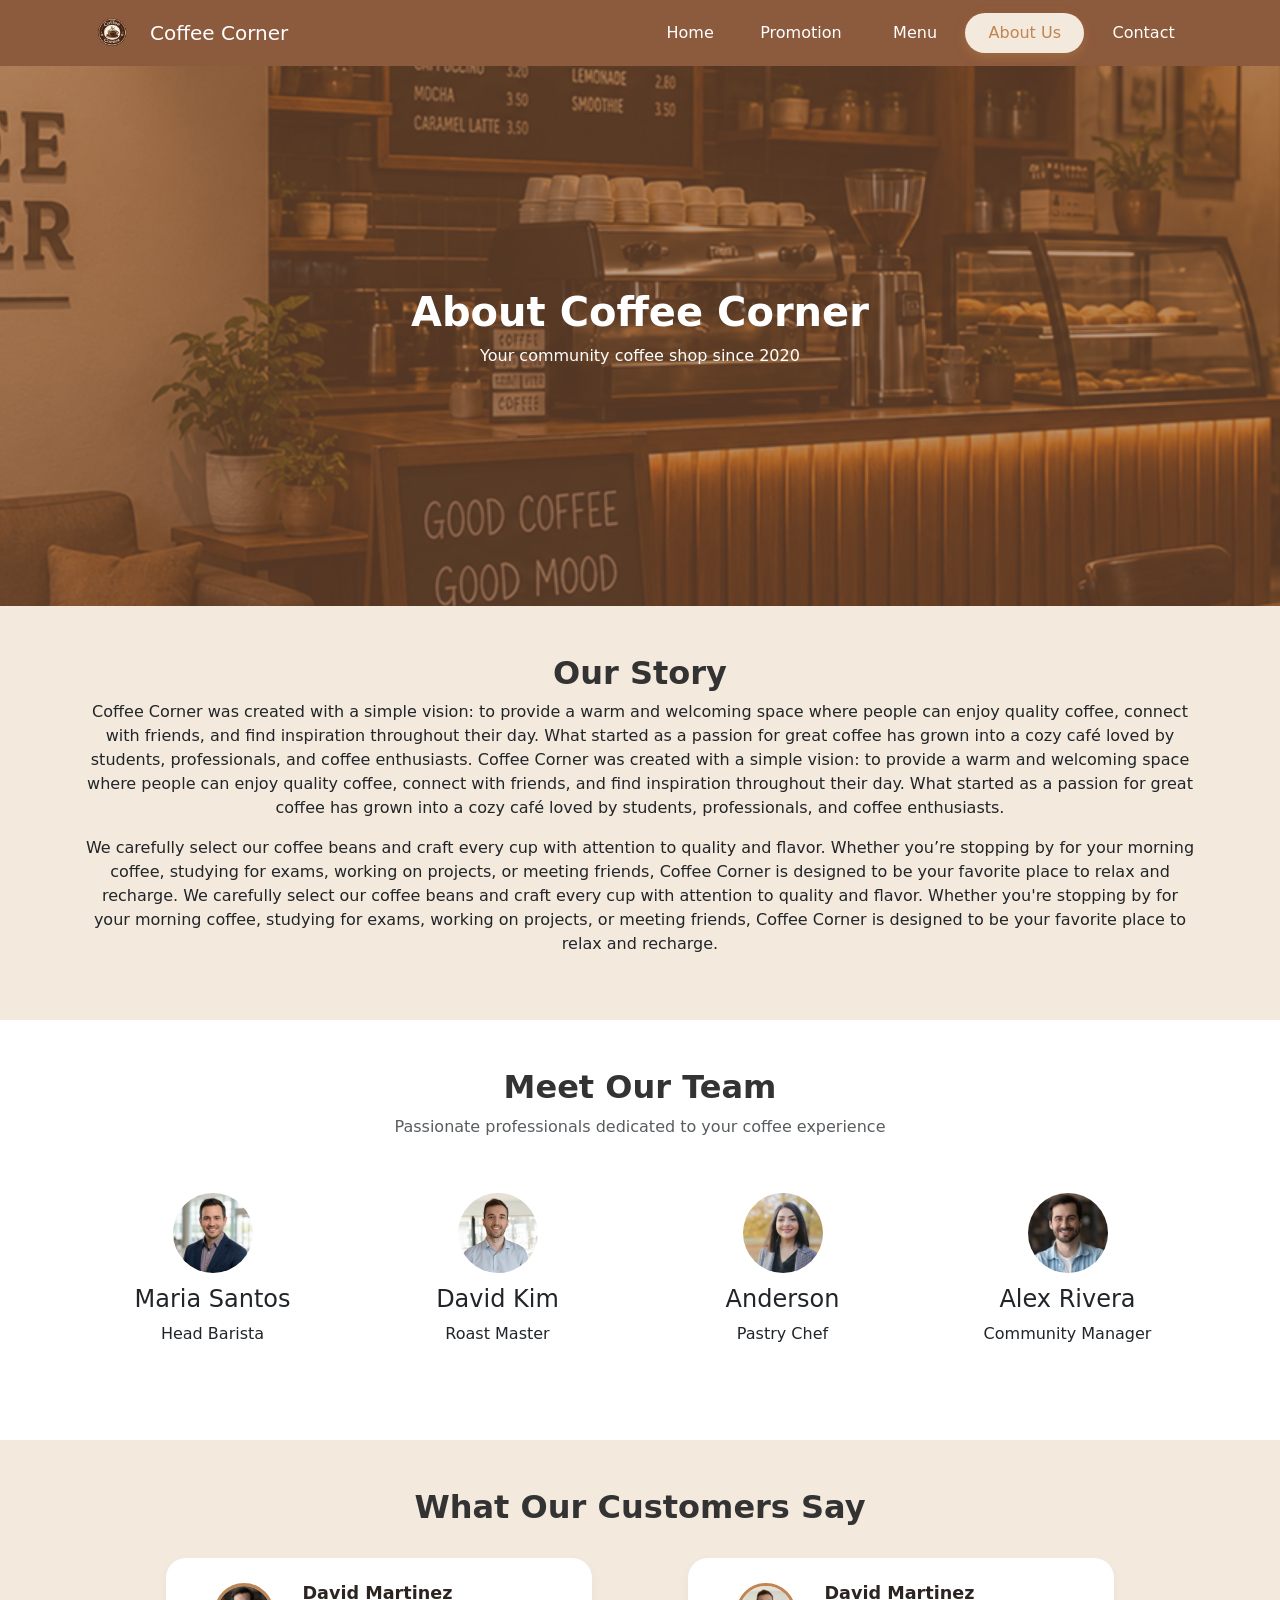
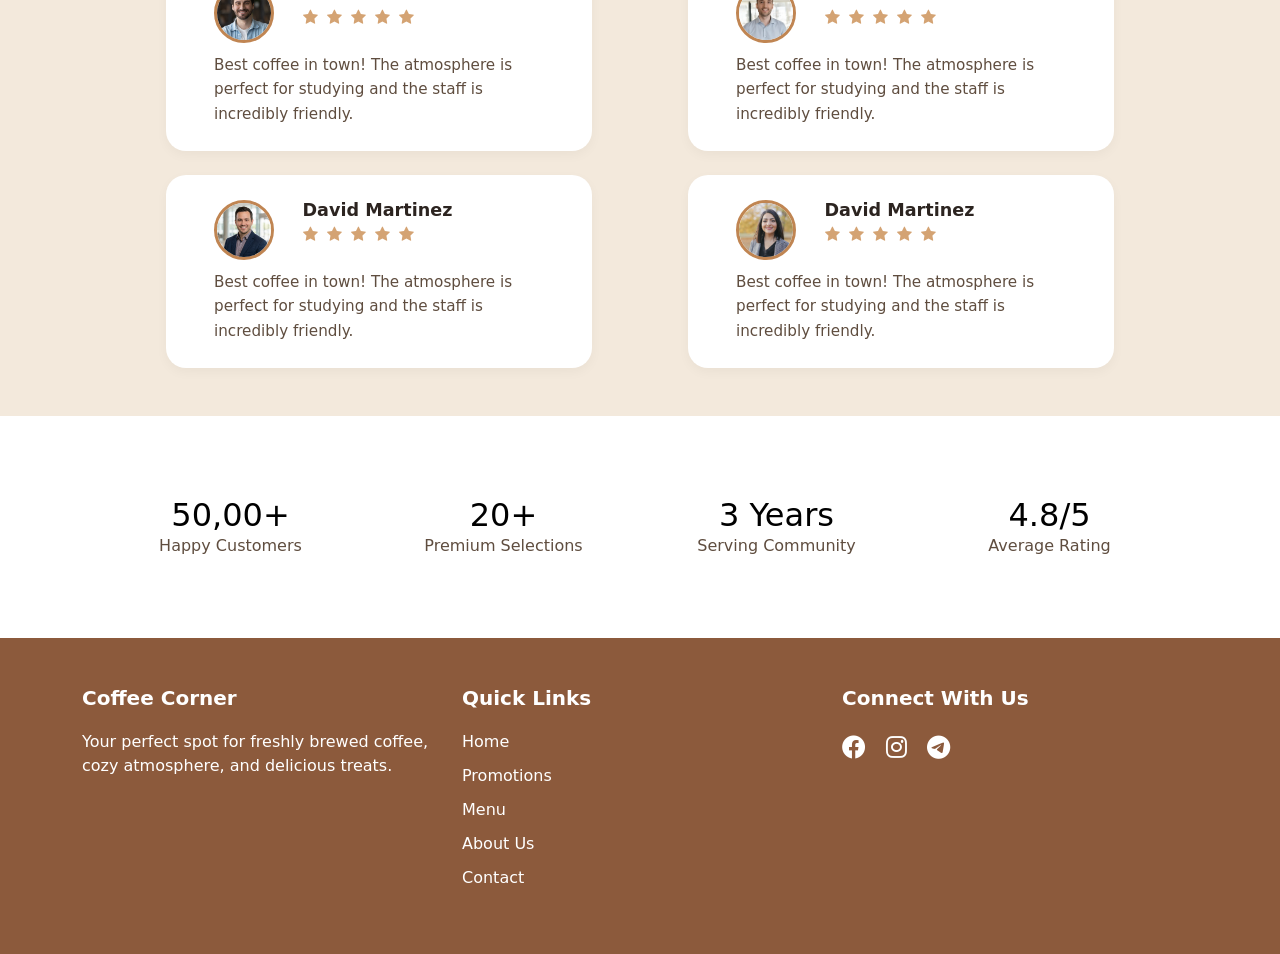
==== commit 989c73bf: "update message form" ====
--- a/about.html
+++ b/about.html
@@ -4,19 +4,19 @@
     <meta charset="UTF-8">
     <meta name="viewport" content="width=device-width, initial-scale=1.0">
     <link rel="icon" href="image/cafelogo.png">
-    <title>Coffee Corner | Cozy Cafe & Fresh Coffee</title>
-    <meta name="title" content="Coffee Corner | Cozy Cafe & Fresh Coffee">
-    <meta name="description" content="Coffee Corner is a cozy coffee shop where customers can explore our menu, discover special promotions, read about our cafe, and find our location and contact information.">
-    <meta name="keywords" content="Coffee Corner, coffee shop, cafe, coffee, espresso, latte, cappuccino, drinks, promotion, menu, Cambodia">
+    <title>Coffee Corner</title>
+    <meta name="description" content="Explore our menu, promotions, and cafe information.">
+    <meta name="keywords" content="Coffee Corner, coffee shop, cafe, menu, promotion">
     <meta name="author" content="Neb Mady">
     <link rel="stylesheet" href="css/style.css">
     <link href="https://cdn.jsdelivr.net/npm/bootstrap@5.3.3/dist/css/bootstrap.min.css" rel="stylesheet">
     <link href="https://fonts.googleapis.com/css2?family=Poppins:wght@300;400;600&display=swap" rel="stylesheet">
     <link rel="stylesheet" href="https://cdnjs.cloudflare.com/ajax/libs/font-awesome/6.0.0-beta3/css/all.min.css">
+    <link rel="stylesheet" href="https://cdnjs.cloudflare.com/ajax/libs/font-awesome/4.7.0/css/font-awesome.min.css">
 </head>
 <body>
 
-    <!-- Navbar -->
+    <!-- nav -->
     <nav class="navbar navbar-expand-lg navbar-dark custom-navbar sticky-top">
         <div class="container">
             <a class="navbar-brand d-flex align-items-center" href="index.html">
@@ -40,7 +40,7 @@
         </div>
     </nav>
 
-    <!-- ====== ABOUT HERO ====== -->
+    <!-- rub and text -->
     <section class="hero-section about-hero d-flex align-items-center">
         <div class="overlay"></div>
         <div class="container position-relative text-center text-white">
@@ -51,7 +51,7 @@
         </div>
     </section>
 
-    <!-- ====== STORY SECTION ====== -->
+    <!-- our Story -->
     <section class="about-bg py-5">
         <div class="container">
             <div class="row align-items-center g-4">
@@ -71,21 +71,21 @@
                         flavor. Whether you’re stopping by for your morning coffee, studying for exams, working
                         on projects, or meeting friends, Coffee Corner is designed to be your favorite place to
                         relax and recharge. We carefully select our coffee beans and craft every cup with attention to quality and flavor. 
-Whether you're stopping by for your morning coffee, studying for exams, working on projects, 
-or meeting friends, Coffee Corner is designed to be your favorite place to relax and recharge.
+                        Whether you're stopping by for your morning coffee, studying for exams, working on projects, 
+                        or meeting friends, Coffee Corner is designed to be your favorite place to relax and recharge.
                     </p>
                 </div>
             </div>
         </div>
     </section>
 
-    <!-- ====== TEAM SECTION ====== -->
+    <!-- team member (4) -->
     <section class="py-5" style="background: #ffffff;">
         <div class="container">
             <h2 class="section-title text-center">Meet Our Team</h2>
             <p class="text-center text-muted mb-4">Passionate professionals dedicated to your coffee experience</p>
             <div class="row g-4">
-                <!-- Team member 1 -->
+                
                 <div class="col-sm-6 col-lg-3">
                     <div class="feature-card2 team-card">
                         <div class="team-avatar">
@@ -95,7 +95,7 @@
                         <p class="role">Head Barista</p>
                     </div>
                 </div>
-                <!-- Team member 2 -->
+              
                 <div class="col-sm-6 col-lg-3">
                     <div class="feature-card2 team-card">
                         <div class="team-avatar"><img src="image/profile2.webp" alt=""></div>
@@ -103,7 +103,8 @@
                         <p class="role">Roast Master</p>
                     </div>
                 </div>
-                <!-- Team member 3 -->
+                
+
                 <div class="col-sm-6 col-lg-3">
                     <div class="feature-card2 team-card">
                         <div class="team-avatar"><img src="image/profile3.jpg" alt=""></div>
@@ -111,7 +112,7 @@
                         <p class="role">Pastry Chef</p>
                     </div>
                 </div>
-                <!-- Team member 4 -->
+               
                 <div class="col-sm-6 col-lg-3">
                     <div class="feature-card2 team-card">
                         <div class="team-avatar"><img src="image/profile4.jpg" alt=""></div>
@@ -123,11 +124,12 @@
         </div>
     </section>
 
-
+    
     <section class="about-bg py-5">
         <div class="container">
             <h2 class="section-title text-center">What Our Customers Say</h2>
             <div class="row g-4 mt-2 px-5">
+             
                 <div class="col-md-6 col-lg-6 px-lg-5">
                     <div class="testimonial-card px-lg-5">
                         <div class="row">
@@ -148,8 +150,7 @@
                         <p class="text-color">Best coffee in town! The atmosphere is perfect for studying and the staff is incredibly friendly.</p>
                     </div>
                 </div>
-           
-
+         
                 <div class="col-md-6 col-lg-6 px-lg-5">
                     <div class="testimonial-card px-lg-5">
                         <div class="row">
@@ -170,8 +171,7 @@
                         <p class="text-color">Best coffee in town! The atmosphere is perfect for studying and the staff is incredibly friendly.</p>
                     </div>
                 </div>
-              
-
+                
                 <div class="col-md-6 col-lg-6 px-lg-5">
                     <div class="testimonial-card px-lg-5">
                         <div class="row">
@@ -192,8 +192,7 @@
                         <p class="text-color">Best coffee in town! The atmosphere is perfect for studying and the staff is incredibly friendly.</p>
                     </div>
                 </div>
-         
-
+             
                 <div class="col-md-6 col-lg-6 px-lg-5">
                     <div class="testimonial-card px-lg-5">
                         <div class="row">
@@ -217,6 +216,7 @@
             </div>
         </div>
     </section>
+
 
 
     <section class="py-5" style="background: #ffffff;">
@@ -249,7 +249,7 @@
 
 
 
- <!-- Footer Section -->
+ <!-- footer -->
     <footer class="footer py-5 text-white">
         <div class="container">
             <div class="row g-4">
--- a/css/style.css
+++ b/css/style.css
@@ -255,6 +255,39 @@
     color: #C08552;
 }
 
+/* Contact form feedback */
+.contact-status {
+    min-height: 24px;
+    margin-bottom: 12px;
+    font-weight: 600;
+    display: none;
+}
+
+.contact-status.show {
+    display: block;
+}
+
+.contact-status.success {
+    color: #1f7a3f;
+}
+
+.contact-status.error {
+    color: #b42318;
+}
+
+.contact-status.loading {
+    color: #8c5a3c;
+}
+
+.btn-submit:disabled {
+    opacity: 0.8;
+    cursor: wait;
+}
+
+.btn-submit .spinner-border {
+    vertical-align: middle;
+}
+
 /* Responsive Adjustments */
 @media (max-width: 768px) {
     .hero-section {
@@ -394,7 +427,7 @@
     margin-top: 8px;
 }
 
-/* card page about */
+/* ===== Testimonials – updated ===== */
 
 .testimonial-card {
     background: white;
@@ -418,7 +451,7 @@
 }
 
 .testimonial-card .stars {
-    color: #C08552;
+    color: #d4a373;
     font-size: 1rem;
     letter-spacing: 2px;
 }
@@ -451,7 +484,7 @@
 /* ===== Contact‑page specific ===== */
 .contact-hero {
     height: 50vh;
-    background: url('../image/contactus.png') no-repeat center center/cover;
+    background: url('../image/about_bg_img.png') no-repeat center center/cover;
     position: relative;
 }
 
